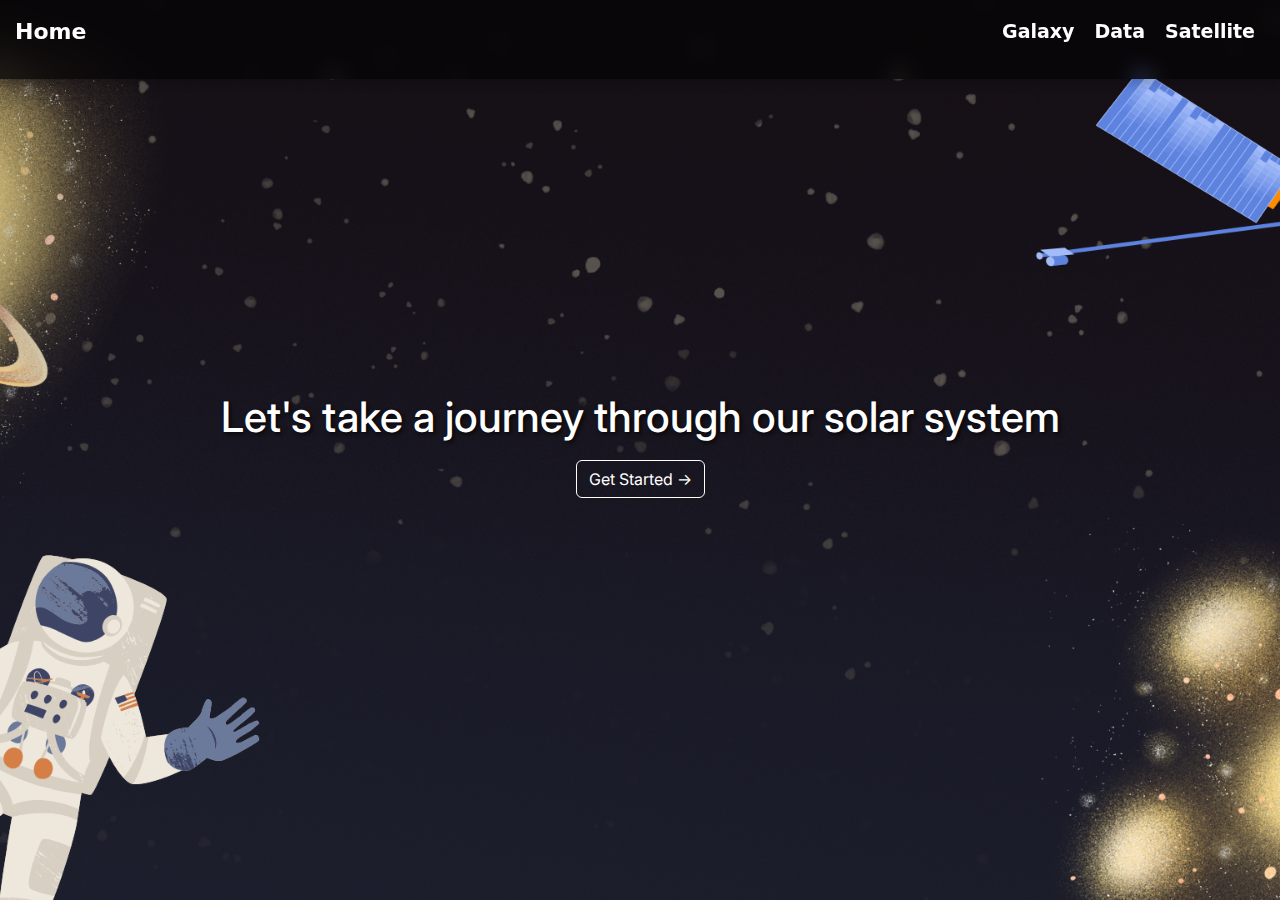
==== index.html @ 8f279d7b "cover page created, navbar added" ====
<!DOCTYPE html>
<html lang="en">
<head>
    <meta charset="UTF-8">
    <meta name="viewport" content="width=device-width, initial-scale=1.0">
    <!--Bootstrap Link-->
    <link href="https://cdn.jsdelivr.net/npm/bootstrap@5.3.0/dist/css/bootstrap.min.css" rel="stylesheet">
    <!--Sass Link-->
    <link rel="stylesheet" href="index.css"><title>Cover Page</title>
    <!--Google fonts-->
    <link rel="preconnect" href="https://fonts.googleapis.com">
    <link rel="preconnect" href="https://fonts.gstatic.com" crossorigin>
    <link href="https://fonts.googleapis.com/css2?family=Inter:ital,opsz,wght@0,14..32,100..900;1,14..32,100..900&display=swap" rel="stylesheet">
</head>
<body>
    <div class="navbar">
            <div class="title">
                <p>Home</p>
            </div>
            <div class="nav-items">
                <div class="nav-item">
                    <p >Galaxy</p>
                </div>
                <div class="nav-item">
                    <p >Data</p>
                </div>
                <div class="nav-item">
                    <p >Satellite</p>
                </div>
            </div>
        </div>
    <div class="container-fluid cover_page">
        <div class="cover_content">
            <h2>Let's take a journey through our solar system</h2>
            <button class="btn button">Get Started &rarr;</button>
        </div>
    </div>
</body>
</html>
---- index.css ----
.body {
  background: #141619;
  color: #ffffff;
  font-family: "Inter", serif;
}

.button {
  margin: 10px;
  color: #ffffff;
  border: 1px solid #ffffff;
}

.navbar {
  padding: 15px;
  display: flex;
  flex-direction: row;
  justify-content: space-between;
  color: #ffffff;
  font-size: 19px;
  background: rgba(0, 0, 0, 0.6);
  box-shadow: 0 4px 10px rgba(0, 0, 0, 0.2);
  backdrop-filter: blur(10px);
  position: fixed;
  width: 100vw;
}
.navbar .title {
  cursor: pointer;
  font-size: 22px;
  font-weight: bold;
}

.nav-items {
  display: flex;
  flex-direction: row;
  font-weight: bold;
}
.nav-items .nav-item {
  margin: 0 10px;
  cursor: pointer;
  transition: 0.3s ease;
}
.nav-items .nav-item:hover {
  color: bisque;
}

.cover_page {
  height: 100vh; /* Full viewport height */
  width: 100%; /* Full viewport width */
  background-image: url("./assets/cover_page.png"); /* Replace with your image path */
  background-size: cover; /* Ensure the image covers the entire area */
  background-position: center; /* Center the image */
  background-repeat: no-repeat; /* Prevent tiling */
}

.cover_content {
  height: 100%;
  width: 100%; /* Full viewport width */
  display: flex; /* Center the content */
  flex-direction: column;
  align-items: center;
  justify-content: center;
  color: white; /* Text color for contrast */
  text-shadow: 2px 2px 4px rgba(0, 0, 0, 0.7); /* Add shadow for readability */
  font-family: "Inter", sans-serif;
  text-align: center;
}
.cover_content h2 {
  font-size: 42px;
  text-decoration: bold;
}

/*# sourceMappingURL=index.css.map */
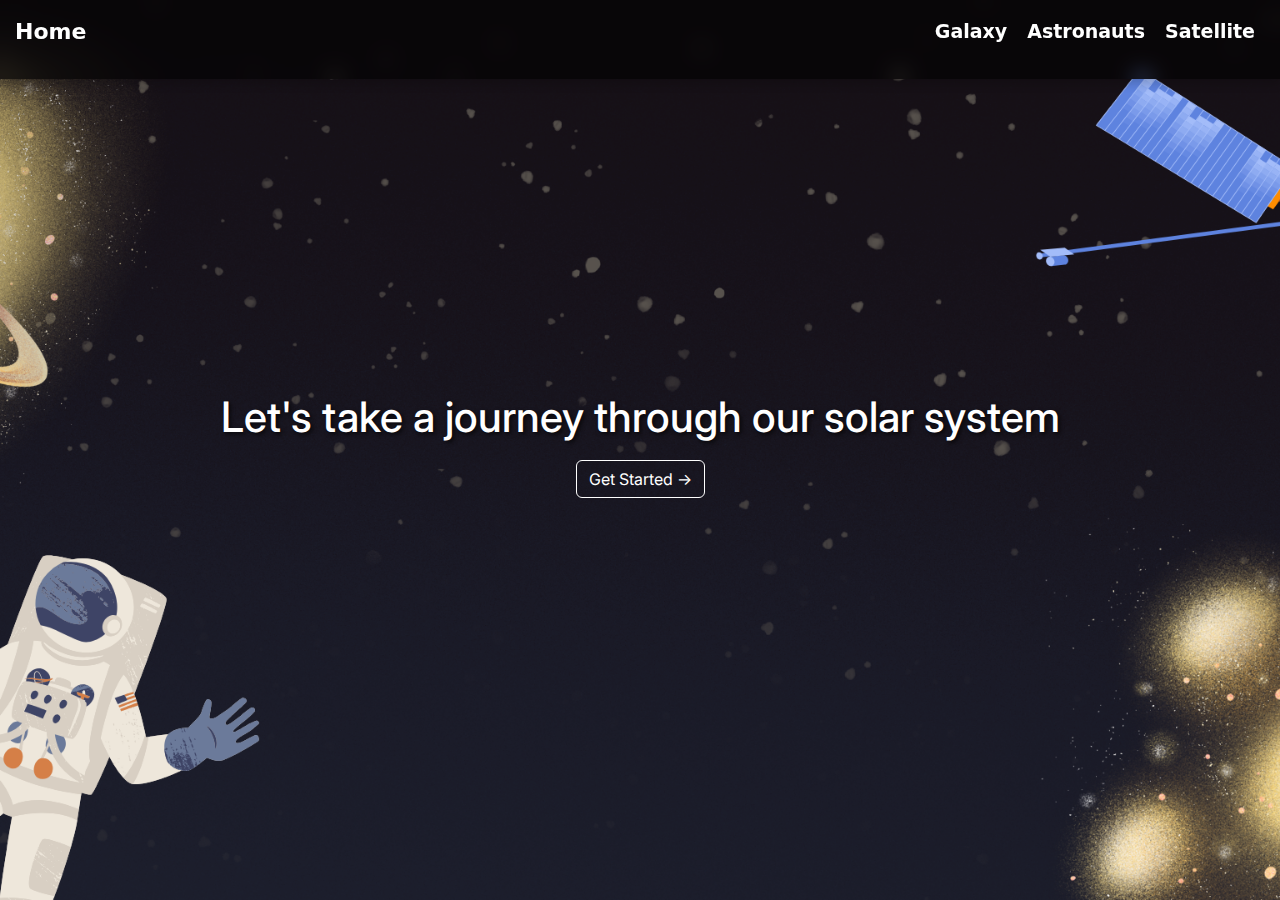
==== commit 4a6394e5: "galaxy page completed" ====
--- a/index.html
+++ b/index.html
@@ -19,13 +19,13 @@
             </div>
             <div class="nav-items">
                 <div class="nav-item">
-                    <p >Galaxy</p>
+                    <p>Galaxy</p>
                 </div>
                 <div class="nav-item">
-                    <p >Data</p>
+                    <p>Astronauts</p>
                 </div>
                 <div class="nav-item">
-                    <p >Satellite</p>
+                    <p>Satellite</p>
                 </div>
             </div>
         </div>
--- a/index.css
+++ b/index.css
@@ -69,4 +69,28 @@
   text-decoration: bold;
 }
 
+.bg-cm {
+  height: 100vh; /* Full viewport height */
+  width: 100%; /* Full viewport width */
+  background-image: url("./assets/bg_common.png"); /* Replace with your image path */
+  background-size: cover; /* Ensure the image covers the entire area */
+  background-position: center; /* Center the image */
+  background-repeat: no-repeat; /* Prevent tiling */
+}
+
+.cr-up {
+  border: 1px solid #ffffff;
+  border-radius: 5px;
+}
+
+.container-galaxy {
+  height: 100%;
+  width: 80%;
+  margin: 0 auto;
+  display: flex;
+  justify-content: center;
+  align-items: center;
+  color: #ffffff;
+}
+
 /*# sourceMappingURL=index.css.map */
